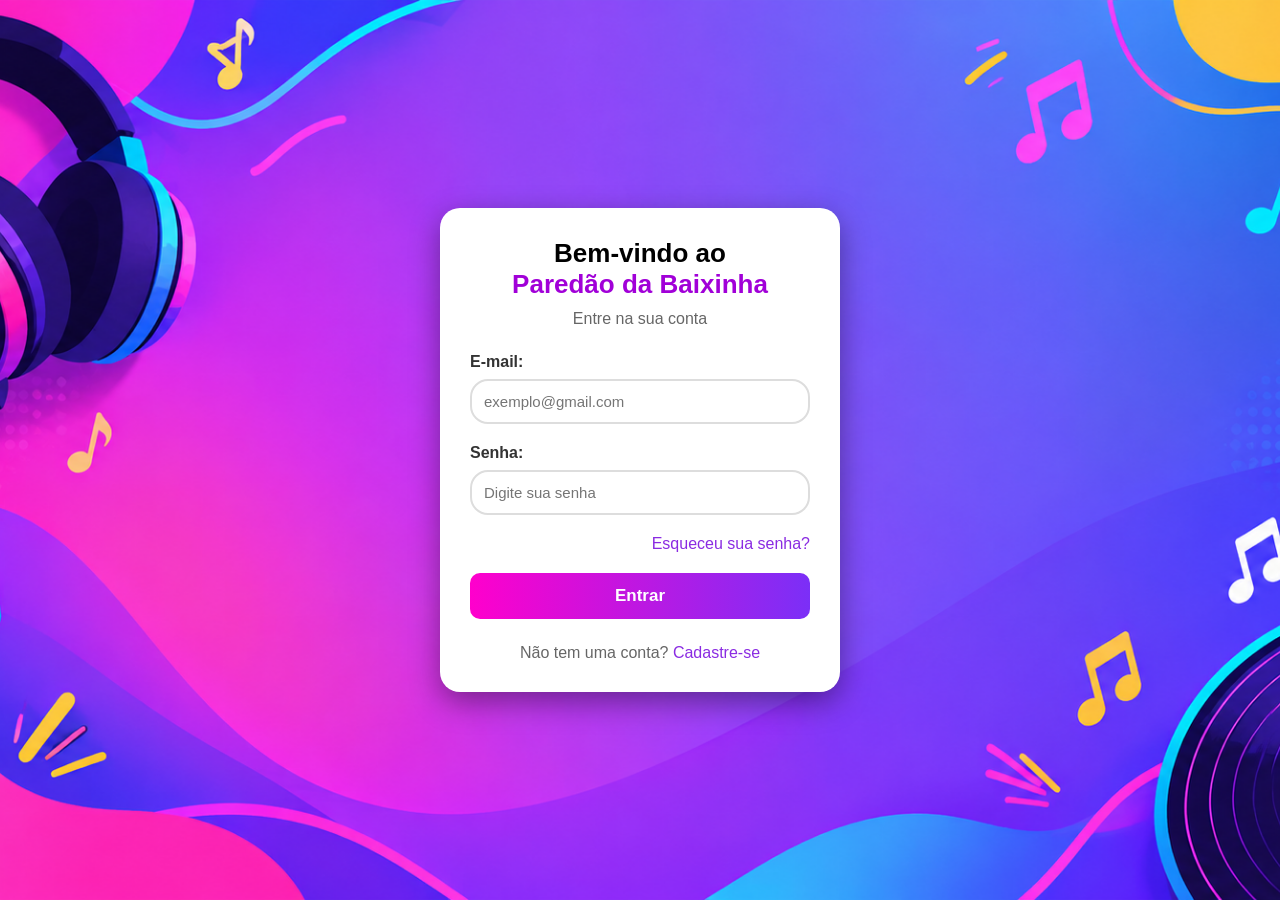
==== index.html @ 8de63046 "Criação do login" ====
<!DOCTYPE html>
<html lang="pt-br">

<head>
    <meta charset="UTF-8">
    <meta name="viewport" content="width=device-width, initial-scale=1.0">
    <link rel="stylesheet" href="style.css">
    <title>Paredão da Baixinha</title>
</head>

<body>
    <main class="container">
        <header class="titulo">
            <h1>Bem-vindo ao <br><span>Paredão da Baixinha</span></h1>
            <p>Entre na sua conta</p>
        </header>

        <form action="#" method="post">
            <label for="email">E-mail:</label>
            <input type="email" name="email" id="email" placeholder="exemplo@gmail.com" autocomplete="email" required>

            <label for="senha">Senha:</label>
            <input type="password" name="senha" id="senha" placeholder="Digite sua senha" autocomplete="current-password" required>

            <p><a href="#">Esqueceu sua senha?</a></p>

            <button type="submit">Entrar</button>
        </form>

        <section class="cadastro">
            <p>Não tem uma conta? <a href="#">Cadastre-se</a></p>
        </section>
    </main>
</body>

</html>
---- style.css ----
:root {
    --branco: #ffffff;
    --titulo: #a100d8;
    --subtitulo: #666666;
    --label: #333333;
    --bordaInput: #dddddd;
    --links: #8a2be2;
    --preto: #000000;
}

* {
    margin: 0;
    padding: 0;
    box-sizing: border-box;
    font-family: Arial, Helvetica, sans-serif;
}

body {
    min-height: 100vh;
    display: flex;
    justify-content: center;
    align-items: center;
    padding: 20px;
    background-image: url("midias/background-site.png");
    background-size: cover;
    background-position: center;
    background-repeat: no-repeat;
    background-attachment: fixed;
}

.container {
    background: var(--branco);
    width: 100%;
    max-width: 400px;
    padding: 30px;
    border-radius: 20px;
    box-shadow: 0 10px 30px rgba(0, 0, 0, 0.4);
}

.titulo {
    text-align: center;
    margin-bottom: 25px;
}

header h1 {
    color: var(--preto);
    font-size: 26px;
    margin-bottom: 10px;
}

header span {
    color: var(--titulo);
    font-size: 26px;
    margin-bottom: 10px;
}

header p {
    color: var(--subtitulo);
}

label {
    display: block;
    font-weight: bold;
    margin-bottom: 8px;
    color: var(--label);
}

input {
    width: 100%;
    padding: 12px;
    margin-bottom: 20px;
    border: 2px solid var(--bordaInput);
    border-radius: 18px;
    font-size: 15px;
}

input:focus {
    outline: 2px solid var(--titulo);
    border-color: transparent;
}

form p {
    text-align: right;
    margin-bottom: 20px;
}

a {
    color: var(--links);
    text-decoration: none;
}

a:hover {
    text-decoration: underline;
}

button {
    width: 100%;
    padding: 13px;
    background: linear-gradient(90deg, #ff00cc, #7b2ff7);;
    color: var(--branco);
    border: none;
    border-radius: 10px;
    font-size: 17px;
    font-weight: bold;
    cursor: pointer;
}

button:hover {
    opacity: 0.85;
}
.cadastro {
    text-align: center;
    margin-top: 25px;
    color: var(--subtitulo);
}
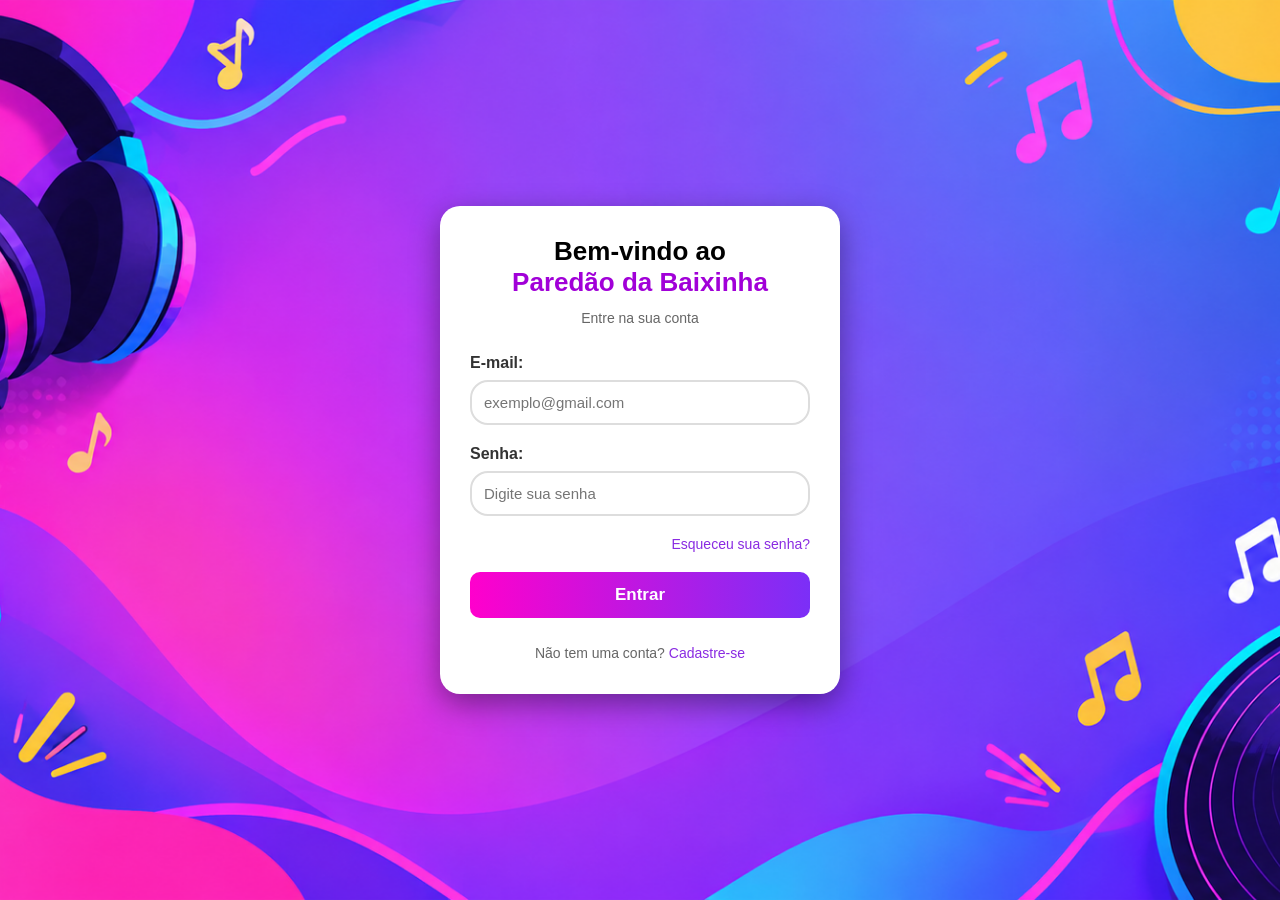
==== commit c4818257: "Responsividade na pagina de login" ====
--- a/index.html
+++ b/index.html
@@ -1,36 +1,36 @@
-<!DOCTYPE html>
-<html lang="pt-br">
-
-<head>
-    <meta charset="UTF-8">
-    <meta name="viewport" content="width=device-width, initial-scale=1.0">
-    <link rel="stylesheet" href="style.css">
-    <title>Paredão da Baixinha</title>
-</head>
-
-<body>
-    <main class="container">
-        <header class="titulo">
-            <h1>Bem-vindo ao <br><span>Paredão da Baixinha</span></h1>
-            <p>Entre na sua conta</p>
-        </header>
-
-        <form action="#" method="post">
-            <label for="email">E-mail:</label>
-            <input type="email" name="email" id="email" placeholder="exemplo@gmail.com" autocomplete="email" required>
-
-            <label for="senha">Senha:</label>
-            <input type="password" name="senha" id="senha" placeholder="Digite sua senha" autocomplete="current-password" required>
-
-            <p><a href="#">Esqueceu sua senha?</a></p>
-
-            <button type="submit">Entrar</button>
-        </form>
-
-        <section class="cadastro">
-            <p>Não tem uma conta? <a href="#">Cadastre-se</a></p>
-        </section>
-    </main>
-</body>
-
+<!DOCTYPE html>
+<html lang="pt-br">
+
+<head>
+    <meta charset="UTF-8">
+    <meta name="viewport" content="width=device-width, initial-scale=1.0">
+    <link rel="stylesheet" href="style.css">
+    <title>Paredão da Baixinha</title>
+</head>
+
+<body>
+    <main class="container">
+        <header class="titulo">
+            <h1>Bem-vindo ao <br><span>Paredão da Baixinha</span></h1>
+            <p>Entre na sua conta</p>
+        </header>
+
+        <form action="#" method="post">
+            <label for="email">E-mail:</label>
+            <input type="email" name="email" id="email" placeholder="exemplo@gmail.com" autocomplete="email" required>
+
+            <label for="senha">Senha:</label>
+            <input type="password" name="senha" id="senha" placeholder="Digite sua senha" autocomplete="current-password" required>
+
+            <p><a href="#">Esqueceu sua senha?</a></p>
+
+            <button type="submit">Entrar</button>
+        </form>
+
+        <section class="cadastro">
+            <p>Não tem uma conta? <a href="#">Cadastre-se</a></p>
+        </section>
+    </main>
+</body>
+
 </html>
--- a/style.css
+++ b/style.css
@@ -1,115 +1,179 @@
-:root {
-    --branco: #ffffff;
-    --titulo: #a100d8;
-    --subtitulo: #666666;
-    --label: #333333;
-    --bordaInput: #dddddd;
-    --links: #8a2be2;
-    --preto: #000000;
-}
-
-* {
-    margin: 0;
-    padding: 0;
-    box-sizing: border-box;
-    font-family: Arial, Helvetica, sans-serif;
-}
-
-body {
-    min-height: 100vh;
-    display: flex;
-    justify-content: center;
-    align-items: center;
-    padding: 20px;
-    background-image: url("midias/background-site.png");
-    background-size: cover;
-    background-position: center;
-    background-repeat: no-repeat;
-    background-attachment: fixed;
-}
-
-.container {
-    background: var(--branco);
-    width: 100%;
-    max-width: 400px;
-    padding: 30px;
-    border-radius: 20px;
-    box-shadow: 0 10px 30px rgba(0, 0, 0, 0.4);
-}
-
-.titulo {
-    text-align: center;
-    margin-bottom: 25px;
-}
-
-header h1 {
-    color: var(--preto);
-    font-size: 26px;
-    margin-bottom: 10px;
-}
-
-header span {
-    color: var(--titulo);
-    font-size: 26px;
-    margin-bottom: 10px;
-}
-
-header p {
-    color: var(--subtitulo);
-}
-
-label {
-    display: block;
-    font-weight: bold;
-    margin-bottom: 8px;
-    color: var(--label);
-}
-
-input {
-    width: 100%;
-    padding: 12px;
-    margin-bottom: 20px;
-    border: 2px solid var(--bordaInput);
-    border-radius: 18px;
-    font-size: 15px;
-}
-
-input:focus {
-    outline: 2px solid var(--titulo);
-    border-color: transparent;
-}
-
-form p {
-    text-align: right;
-    margin-bottom: 20px;
-}
-
-a {
-    color: var(--links);
-    text-decoration: none;
-}
-
-a:hover {
-    text-decoration: underline;
-}
-
-button {
-    width: 100%;
-    padding: 13px;
-    background: linear-gradient(90deg, #ff00cc, #7b2ff7);;
-    color: var(--branco);
-    border: none;
-    border-radius: 10px;
-    font-size: 17px;
-    font-weight: bold;
-    cursor: pointer;
-}
-
-button:hover {
-    opacity: 0.85;
-}
-.cadastro {
-    text-align: center;
-    margin-top: 25px;
-    color: var(--subtitulo);
+:root {
+    --branco: #ffffff;
+    --titulo: #a100d8;
+    --subtitulo: #666666;
+    --label: #333333;
+    --bordaInput: #dddddd;
+    --links: #8a2be2;
+    --preto: #000000;
+}
+
+* {
+    margin: 0;
+    padding: 0;
+    box-sizing: border-box;
+    font-family: Arial, Helvetica, sans-serif;
+}
+
+body {
+    min-height: 100vh;
+    min-height: 100dvh;
+    display: flex;
+    justify-content: center;
+    align-items: center;
+    padding: 20px;
+    background-image: url("/midias/background-site.png");
+    background-size: cover;
+    background-position: center;
+    background-repeat: no-repeat;
+    background-attachment: fixed;
+}
+
+.container {
+    background: var(--branco);
+    width: 100%;
+    max-width: 400px;
+    padding: 30px;
+    border-radius: 20px;
+    box-shadow: 0 10px 30px rgba(0, 0, 0, 0.4);
+}
+
+.titulo {
+    text-align: center;
+    margin-bottom: 25px;
+}
+
+header h1 {
+    color: var(--preto);
+    font-size: clamp(22px, 5vw, 26px);
+    margin-bottom: 10px;
+}
+
+header span {
+    color: var(--titulo);
+    font-size: inherit;
+}
+
+header p {
+    color: var(--subtitulo);
+    font-size: 14px;
+    line-height: 1.5;
+}
+
+label {
+    display: block;
+    font-weight: bold;
+    margin-bottom: 8px;
+    color: var(--label);
+}
+
+input {
+    display: block;
+    width: 100%;
+    min-width: 0;
+    padding: 12px;
+    margin-bottom: 20px;
+    border: 2px solid var(--bordaInput);
+    border-radius: 18px;
+    font-size: 15px;
+}
+
+input:focus {
+    outline: 2px solid var(--titulo);
+    border-color: transparent;
+}
+
+form p {
+    text-align: right;
+    margin-bottom: 20px;
+    font-size: 14px;
+}
+
+a {
+    color: var(--links);
+    text-decoration: none;
+}
+
+a:hover {
+    text-decoration: underline;
+}
+
+button {
+    width: 100%;
+    min-height: 46px;
+    padding: 13px;
+    background: linear-gradient(90deg, #ff00cc, #7b2ff7);;
+    color: var(--branco);
+    border: none;
+    border-radius: 10px;
+    font-size: 17px;
+    font-weight: bold;
+    cursor: pointer;
+}
+
+button:hover {
+    opacity: 0.85;
+}
+.cadastro {
+    text-align: center;
+    margin-top: 25px;
+    color: var(--subtitulo);
+    font-size: 14px;
+    line-height: 1.5;
+}
+
+/* Ajustes para celulares */
+@media (max-width: 480px) {
+    .container {
+        width: 100%;
+        max-width: 400px;
+        padding: 28px 22px;
+    }
+
+    header h1 {
+        font-size: 24px;
+    }
+
+    header p {
+        font-size: 15px;
+    }
+
+    label {
+        font-size: 14px;
+    }
+
+    input {
+        font-size: 16px;
+        padding: 13px;
+    }
+
+    form p, .cadastro {
+        font-size: 14px;
+    }
+
+    button {
+        min-height: 48px;
+    }
+}
+
+/* Ajustes para celulares muito pequenos */
+@media (max-width: 360px) {
+    body {
+        padding: 10px;
+    }
+
+    .container {
+        padding: 20px 16px;
+    }
+
+    header h1 {
+        font-size: 22px;
+    }
+}
+
+/* Telas baixas */
+@media (max-height: 500px) {
+    body {
+        align-items: flex-start;
+    }
 }
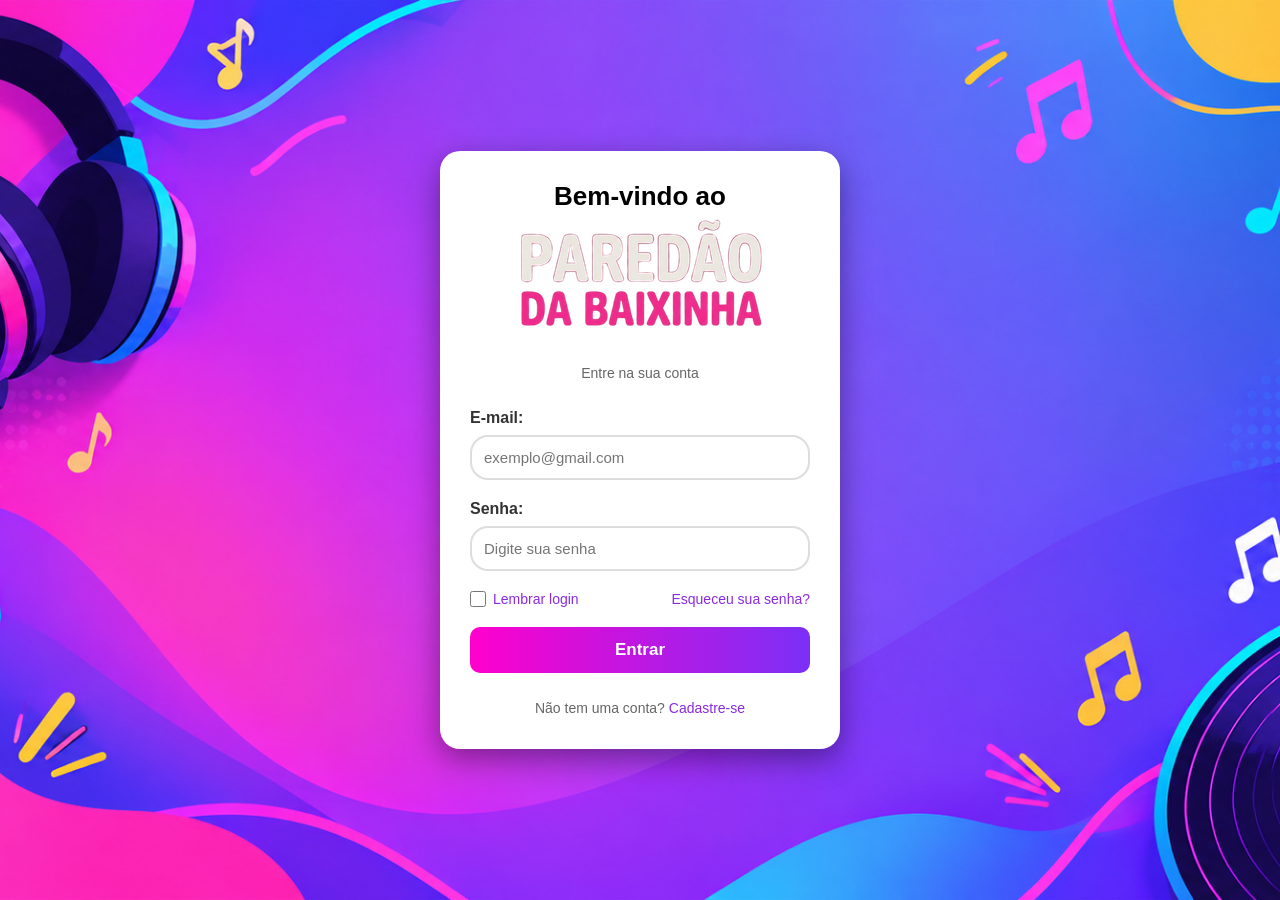
==== commit 02bd6854: "Paginas de cadastro e esqueceu sua senha concluidos" ====
--- a/index.html
+++ b/index.html
@@ -4,14 +4,15 @@
 <head>
     <meta charset="UTF-8">
     <meta name="viewport" content="width=device-width, initial-scale=1.0">
+    <link rel="icon" href="midias/logo.png" type="image/png">
     <link rel="stylesheet" href="style.css">
-    <title>Paredão da Baixinha</title>
+    <title>Paredão da Baixinha | Login</title>
 </head>
 
 <body>
     <main class="container">
         <header class="titulo">
-            <h1>Bem-vindo ao <br><span>Paredão da Baixinha</span></h1>
+            <h1>Bem-vindo ao <br><img src="midias/logoNome.png" alt="Paredão da Baixinha"></h1>
             <p>Entre na sua conta</p>
         </header>
 
@@ -20,15 +21,23 @@
             <input type="email" name="email" id="email" placeholder="exemplo@gmail.com" autocomplete="email" required>
 
             <label for="senha">Senha:</label>
-            <input type="password" name="senha" id="senha" placeholder="Digite sua senha" autocomplete="current-password" required>
+            <input type="password" name="senha" id="senha" placeholder="Digite sua senha"
+                autocomplete="current-password" required>
 
-            <p><a href="#">Esqueceu sua senha?</a></p>
+            <div class="opcoesLogin">
+                <label class="lembrarLogin" for="lembrar">
+                    <input type="checkbox" name="lembrar" id="lembrar">
+                    <span>Lembrar login</span>
+                </label>
+
+                <p><a href="esqueceuSenha/index.html">Esqueceu sua senha?</a></p>
+            </div>
 
             <button type="submit">Entrar</button>
         </form>
 
         <section class="cadastro">
-            <p>Não tem uma conta? <a href="#">Cadastre-se</a></p>
+            <p>Não tem uma conta? <a href="cadastro/index.html">Cadastre-se</a></p>
         </section>
     </main>
 </body>
--- a/style.css
+++ b/style.css
@@ -22,7 +22,7 @@
     justify-content: center;
     align-items: center;
     padding: 20px;
-    background-image: url("/midias/background-site.png");
+    background-image: url("midias/background-site.png");
     background-size: cover;
     background-position: center;
     background-repeat: no-repeat;
@@ -47,11 +47,6 @@
     color: var(--preto);
     font-size: clamp(22px, 5vw, 26px);
     margin-bottom: 10px;
-}
-
-header span {
-    color: var(--titulo);
-    font-size: inherit;
 }
 
 header p {
@@ -83,10 +78,39 @@
     border-color: transparent;
 }
 
-form p {
-    text-align: right;
+.opcoesLogin {
+    display: flex;
+    justify-content: space-between;
+    align-items: center;
+    flex-wrap: wrap;
+    gap: 10px;
     margin-bottom: 20px;
     font-size: 14px;
+}
+
+.lembrarLogin {
+    display: flex;
+    align-items: center;
+    gap: 7px;
+    margin: 0;
+    font-weight: normal;
+    cursor: pointer;
+    color: var(--links);
+}
+
+.lembrarLogin input {
+    width: 16px;
+    height: 16px;
+    margin: 0;
+    padding: 0;
+    accent-color: var(--titulo);
+    cursor: pointer;
+    flex-shrink: 0;
+    outline: none;
+}
+
+.opcoesLogin a {
+    text-align: right;
 }
 
 a {
@@ -102,7 +126,7 @@
     width: 100%;
     min-height: 46px;
     padding: 13px;
-    background: linear-gradient(90deg, #ff00cc, #7b2ff7);;
+    background: linear-gradient(90deg, #ff00cc, #7b2ff7);
     color: var(--branco);
     border: none;
     border-radius: 10px;
@@ -114,6 +138,7 @@
 button:hover {
     opacity: 0.85;
 }
+
 .cadastro {
     text-align: center;
     margin-top: 25px;
@@ -147,7 +172,8 @@
         padding: 13px;
     }
 
-    form p, .cadastro {
+    .opcoesLogin,
+    .cadastro {
         font-size: 14px;
     }
 
@@ -158,16 +184,9 @@
 
 /* Ajustes para celulares muito pequenos */
 @media (max-width: 360px) {
-    body {
-        padding: 10px;
-    }
-
-    .container {
-        padding: 20px 16px;
-    }
-
-    header h1 {
-        font-size: 22px;
+    .opcoesLogin {
+        align-items: flex-start;
+        flex-direction: column;
     }
 }
 
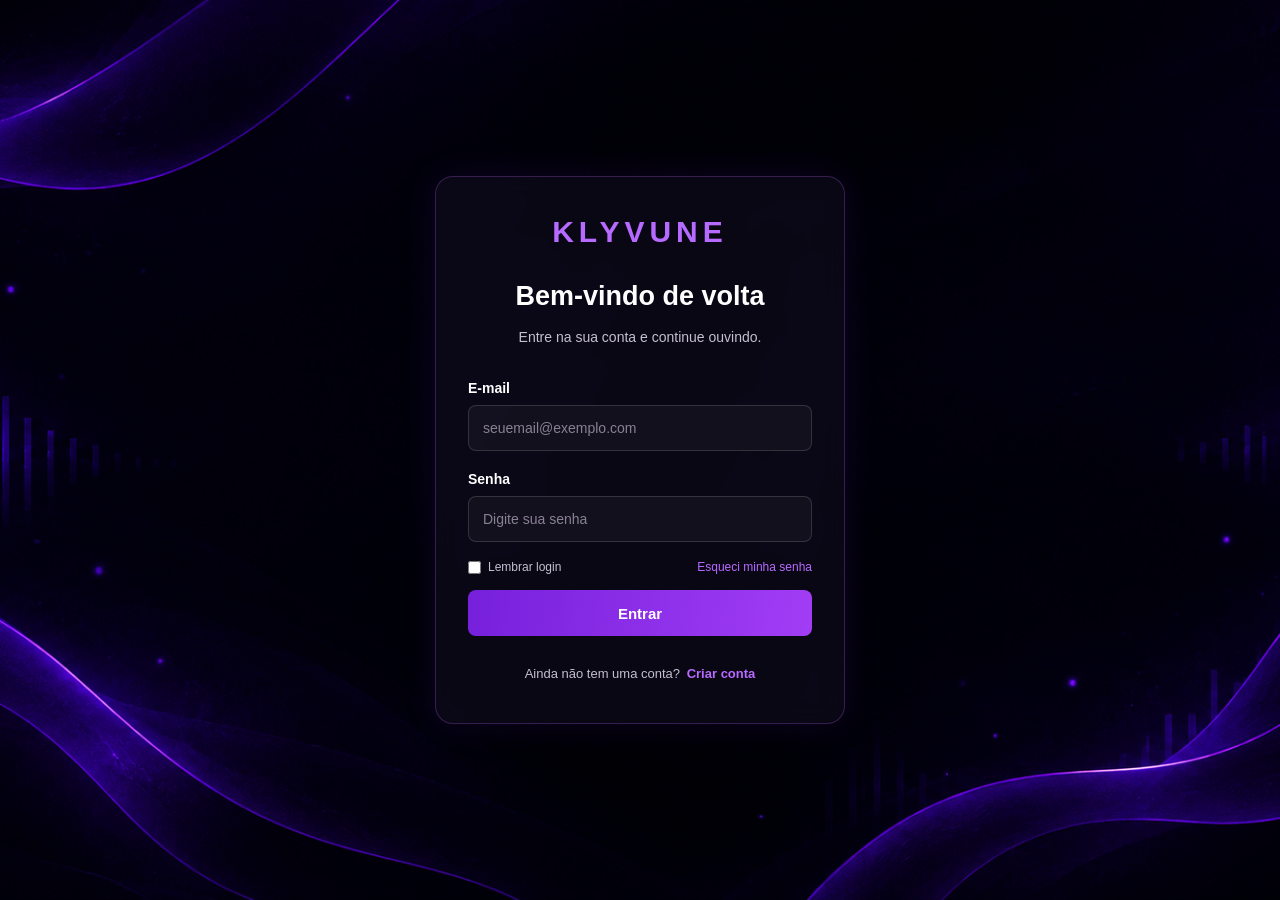
==== commit f7d2b496: "Novo modelo nas paginas de login, cadastro e recuperar senha" ====
--- a/index.html
+++ b/index.html
@@ -4,41 +4,48 @@
 <head>
     <meta charset="UTF-8">
     <meta name="viewport" content="width=device-width, initial-scale=1.0">
-    <link rel="icon" href="midias/logo.png" type="image/png">
+    <meta name="theme-color" content="#080510">
     <link rel="stylesheet" href="style.css">
-    <title>Paredão da Baixinha | Login</title>
+    <link rel="icon" href="midias/logotipo-KLYVUNE.png" type="image/">
+    <title>Entrar | KLYVUNE</title>
 </head>
 
 <body>
-    <main class="container">
-        <header class="titulo">
-            <h1>Bem-vindo ao <br><img src="midias/logoNome.png" alt="Paredão da Baixinha"></h1>
-            <p>Entre na sua conta</p>
+    <main class="login">
+        <header class="cabecalho">
+            <a href="index.html" class="logo" aria-label="KLYVUNE, página inicial">KLYVUNE</a>
+            <h1>Bem-vindo de volta</h1>
+            <p>Entre na sua conta e continue ouvindo.</p>
         </header>
 
-        <form action="#" method="post">
-            <label for="email">E-mail:</label>
-            <input type="email" name="email" id="email" placeholder="exemplo@gmail.com" autocomplete="email" required>
+        <form action="#" method="post" id="formLogin">
+            <div class="campo">
+                <label for="email">E-mail</label>
+                <input type="email" name="email" id="email" placeholder="seuemail@exemplo.com" autocomplete="email"
+                    required>
+            </div>
 
-            <label for="senha">Senha:</label>
-            <input type="password" name="senha" id="senha" placeholder="Digite sua senha"
-                autocomplete="current-password" required>
+            <div class="campo">
+                <label for="senha">Senha</label>
+                <input type="password" name="senha" id="senha" placeholder="Digite sua senha"
+                    autocomplete="current-password" required>
+            </div>
 
-            <div class="opcoesLogin">
-                <label class="lembrarLogin" for="lembrar">
+            <div class="opcoes">
+                <label for="lembrar">
                     <input type="checkbox" name="lembrar" id="lembrar">
-                    <span>Lembrar login</span>
+                    Lembrar login
                 </label>
 
-                <p><a href="esqueceuSenha/index.html">Esqueceu sua senha?</a></p>
+                <a href="esqueceuSenha/index.html">Esqueci minha senha</a>
+
+                <button type="submit" id="entrar">Entrar</button>
             </div>
-
-            <button type="submit">Entrar</button>
         </form>
 
-        <section class="cadastro">
-            <p>Não tem uma conta? <a href="cadastro/index.html">Cadastre-se</a></p>
-        </section>
+        <footer class="rodape">
+            <p>Ainda não tem uma conta? <a href="cadastro/index.html">Criar conta</a></p>
+        </footer>
     </main>
 </body>
 
--- a/style.css
+++ b/style.css
@@ -1,13 +1,16 @@
 :root {
+    --fundo: #080510;
+    --roxo: #8b2cf5;
+    --roxoClaro: #b76aff;
     --branco: #ffffff;
-    --titulo: #a100d8;
-    --subtitulo: #666666;
-    --label: #333333;
-    --bordaInput: #dddddd;
-    --links: #8a2be2;
-    --preto: #000000;
-}
-
+    --texto: #c4bfd0;
+    --fundoCartao: rgba(12, 8, 24, 0.88);
+    --borda: rgba(183, 106, 255, 0.25);
+}
+
+/*=================================================*/
+/*  CONFIGURAÇÕES GERAIS                           */
+/*=================================================*/
 * {
     margin: 0;
     padding: 0;
@@ -17,182 +20,230 @@
 
 body {
     min-height: 100vh;
-    min-height: 100dvh;
-    display: flex;
+    display: flex;
+    align-items: center;
     justify-content: center;
-    align-items: center;
-    padding: 20px;
-    background-image: url("midias/background-site.png");
+    padding: 24px;
+    color: var(--branco);
+
+    background-color: var(--fundo);
+    background-image: url("midias/background-KLYVUNE.png");
     background-size: cover;
     background-position: center;
     background-repeat: no-repeat;
     background-attachment: fixed;
 }
 
-.container {
-    background: var(--branco);
+/*=================================================*/
+/*  CARTÃO LOGIN                                   */
+/*=================================================*/
+.login {
     width: 100%;
-    max-width: 400px;
-    padding: 30px;
-    border-radius: 20px;
-    box-shadow: 0 10px 30px rgba(0, 0, 0, 0.4);
-}
-
-.titulo {
+    max-width: 410px;
+    padding: 38px 32px;
+    background: var(--fundoCartao);
+    border: 1px solid var(--borda);
+    border-radius: 18px;
+    box-shadow: 0 0 35px rgba(112, 35, 230, 0.12);
+    backdrop-filter: blur(12px);
+    -webkit-backdrop-filter: blur(12px);
+}
+
+/*=================================================*/
+/*  CABEÇALHO                                      */
+/*=================================================*/
+.cabecalho {
     text-align: center;
-    margin-bottom: 25px;
-}
-
-header h1 {
-    color: var(--preto);
-    font-size: clamp(22px, 5vw, 26px);
-    margin-bottom: 10px;
-}
-
-header p {
-    color: var(--subtitulo);
+    margin-bottom: 32px;
+}
+
+.logo {
+    display: inline-block;
+    margin-bottom: 30px;
+    color: var(--roxoClaro);
+    font-size: 30px;
+    font-weight: bold;
+    letter-spacing: 5px;
+    text-decoration: none;
+}
+
+.cabecalho h1 {
+    margin-bottom: 12px;
+    font-size: 27px;
+    line-height: 1.3;
+}
+
+.cabecalho p {
+    color: var(--texto);
     font-size: 14px;
-    line-height: 1.5;
-}
-
-label {
-    display: block;
-    font-weight: bold;
-    margin-bottom: 8px;
-    color: var(--label);
-}
-
-input {
-    display: block;
+    line-height: 1.6;
+}
+
+/*=================================================*/
+/*  CAMPOS DO FORMULÁRIO                           */
+/*=================================================*/
+#formLogin {
+    display: flex;
+    flex-direction: column;
+    gap: 20px;
+}
+
+.campo {
+    display: flex;
+    flex-direction: column;
+    gap: 9px;
+}
+
+.campo label {
+    font-size: 14px;
+    font-weight: 600;
+}
+
+.campo input {
     width: 100%;
-    min-width: 0;
-    padding: 12px;
-    margin-bottom: 20px;
-    border: 2px solid var(--bordaInput);
-    border-radius: 18px;
-    font-size: 15px;
-}
-
-input:focus {
-    outline: 2px solid var(--titulo);
-    border-color: transparent;
-}
-
-.opcoesLogin {
-    display: flex;
+    height: 46px;
+    padding: 0 14px;
+    background: rgba(255, 255, 255, 0.04);
+    border: 1px solid rgba(255, 255, 255, 0.14);
+    border-radius: 8px;
+    outline: none;
+    color: var(--branco);
+    font-size: 14px;
+    transition: border-color 0.2s, box-shadow 0.2s;
+}
+
+.campo input::placeholder {
+    color: #888193;
+}
+
+.campo input:focus {
+    border-color: var(--roxoClaro);
+    box-shadow: 0 0 0 3px rgba(139, 44, 245, 0.15);
+}
+
+.campo input::-ms-reveal {
+    filter: invert(1);
+}
+
+/*=================================================*/
+/*  LEMBRAR LOGIN E ESQUECEU A SENHA               */
+/*=================================================*/
+.opcoes {
+    display: flex;
+    align-items: center;
     justify-content: space-between;
-    align-items: center;
     flex-wrap: wrap;
-    gap: 10px;
-    margin-bottom: 20px;
-    font-size: 14px;
-}
-
-.lembrarLogin {
+    gap: 12px;
+    margin-top: -2px;
+    font-size: 12px;
+}
+
+.opcoes label {
     display: flex;
     align-items: center;
     gap: 7px;
-    margin: 0;
-    font-weight: normal;
+    color: var(--texto);
     cursor: pointer;
-    color: var(--links);
-}
-
-.lembrarLogin input {
-    width: 16px;
-    height: 16px;
-    margin: 0;
-    padding: 0;
-    accent-color: var(--titulo);
+}
+
+.opcoes input[type="checkbox"] {
+    accent-color: var(--roxo);
     cursor: pointer;
-    flex-shrink: 0;
-    outline: none;
-}
-
-.opcoesLogin a {
-    text-align: right;
-}
-
-a {
-    color: var(--links);
+}
+
+.opcoes a,
+.rodape a {
+    color: var(--roxoClaro);
     text-decoration: none;
-}
-
-a:hover {
+    transition: color 0.2s;
+}
+
+.opcoes a:hover,
+.rodape a:hover {
+    color: var(--branco);
     text-decoration: underline;
 }
 
-button {
+/*=================================================*/
+/*  BOTÃO DE ENTRAR                                */
+/*=================================================*/
+#entrar {
     width: 100%;
     min-height: 46px;
-    padding: 13px;
-    background: linear-gradient(90deg, #ff00cc, #7b2ff7);
-    color: var(--branco);
+    margin-top: 4px;
+    background: linear-gradient(100deg, #7620dc, #a23df5);
     border: none;
-    border-radius: 10px;
-    font-size: 17px;
+    border-radius: 8px;
+    color: var(--branco);
+    font-size: 15px;
     font-weight: bold;
     cursor: pointer;
-}
-
-button:hover {
-    opacity: 0.85;
-}
-
-.cadastro {
+    transition: transform 0.2s, box-shadow 0.2s;
+}
+
+#entrar:hover {
+    transform: translateY(-2px);
+    box-shadow: 0 5px 20px rgba(139, 44, 245, 0.3);
+}
+
+#entrar:active {
+    transform: translateY(0);
+}
+
+#entar:focus-visible {
+    outline: 2px solid var(--branco);
+    outline-offset: 3px;
+}
+
+/*=================================================*/
+/*  RODAPÉ                                         */
+/*=================================================*/
+.rodape {
+    margin-top: 28px;
     text-align: center;
-    margin-top: 25px;
-    color: var(--subtitulo);
-    font-size: 14px;
-    line-height: 1.5;
-}
-
-/* Ajustes para celulares */
+}
+
+.rodape p {
+    color: var(--texto);
+    font-size: 13px;
+    line-height: 1.6;
+}
+
+.rodape a {
+    margin-left: 3px;
+    font-weight: bold;
+}
+
+/*=================================================*/
+/*  RESPONSIVIDADE                                 */
+/*=================================================*/
 @media (max-width: 480px) {
-    .container {
-        width: 100%;
-        max-width: 400px;
-        padding: 28px 22px;
-    }
-
-    header h1 {
-        font-size: 24px;
-    }
-
-    header p {
-        font-size: 15px;
-    }
-
-    label {
-        font-size: 14px;
-    }
-
-    input {
-        font-size: 16px;
-        padding: 13px;
-    }
-
-    .opcoesLogin,
-    .cadastro {
-        font-size: 14px;
-    }
-
-    button {
-        min-height: 48px;
-    }
-}
-
-/* Ajustes para celulares muito pequenos */
-@media (max-width: 360px) {
-    .opcoesLogin {
-        align-items: flex-start;
-        flex-direction: column;
-    }
-}
-
-/* Telas baixas */
-@media (max-height: 500px) {
     body {
-        align-items: flex-start;
+        padding: 16px;
+        background-attachment: scroll;
+    }
+
+    .login {
+        max-width: 360px;
+        padding: 30px 22px;
+        border-radius: 14px;
+    }
+
+    .logo {
+        font-size: 26px;
+        letter-spacing: 4px;
+        margin-bottom: 25px;
+    }
+
+    .cabecalho h1 {
+        font-size: 22px;
+    }
+
+    .cabecalho {
+        margin-bottom: 28px;
+    }
+
+    .opcoes {
+        font-size: 11px;
     }
 }
